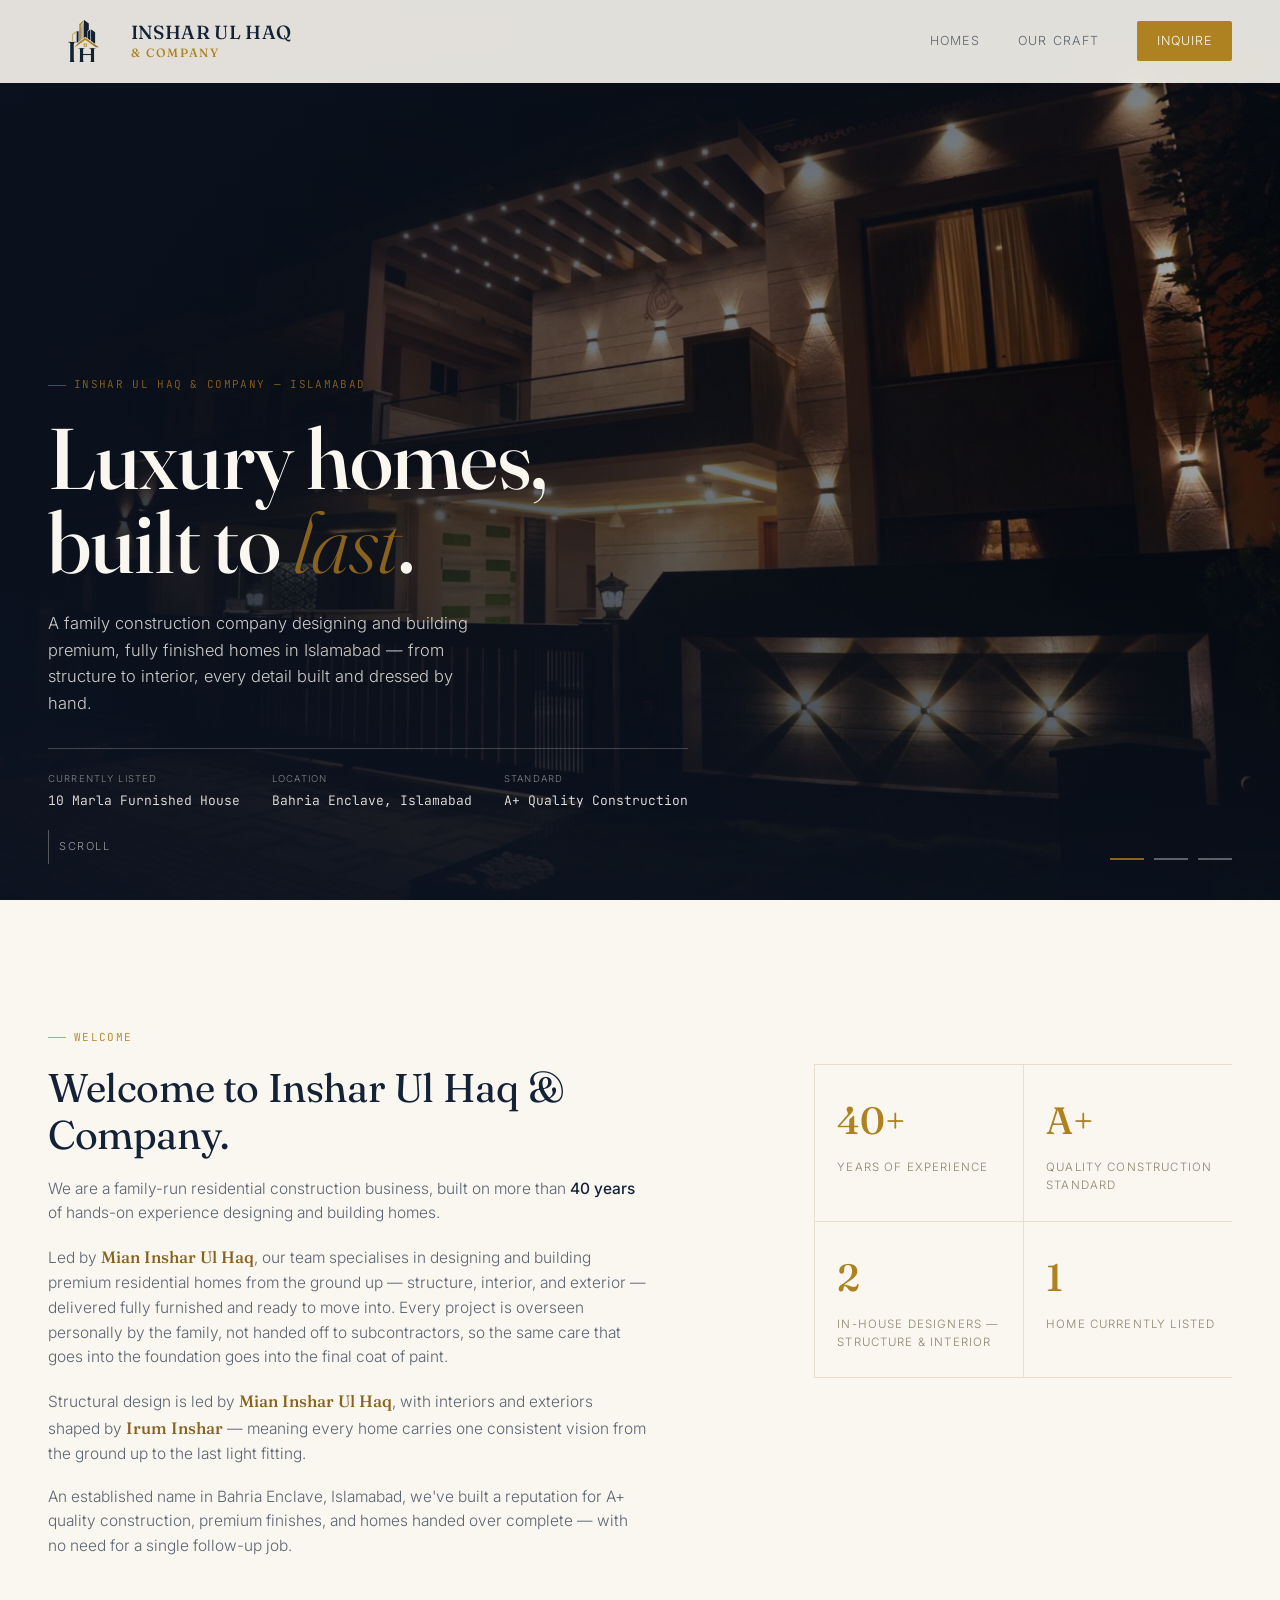
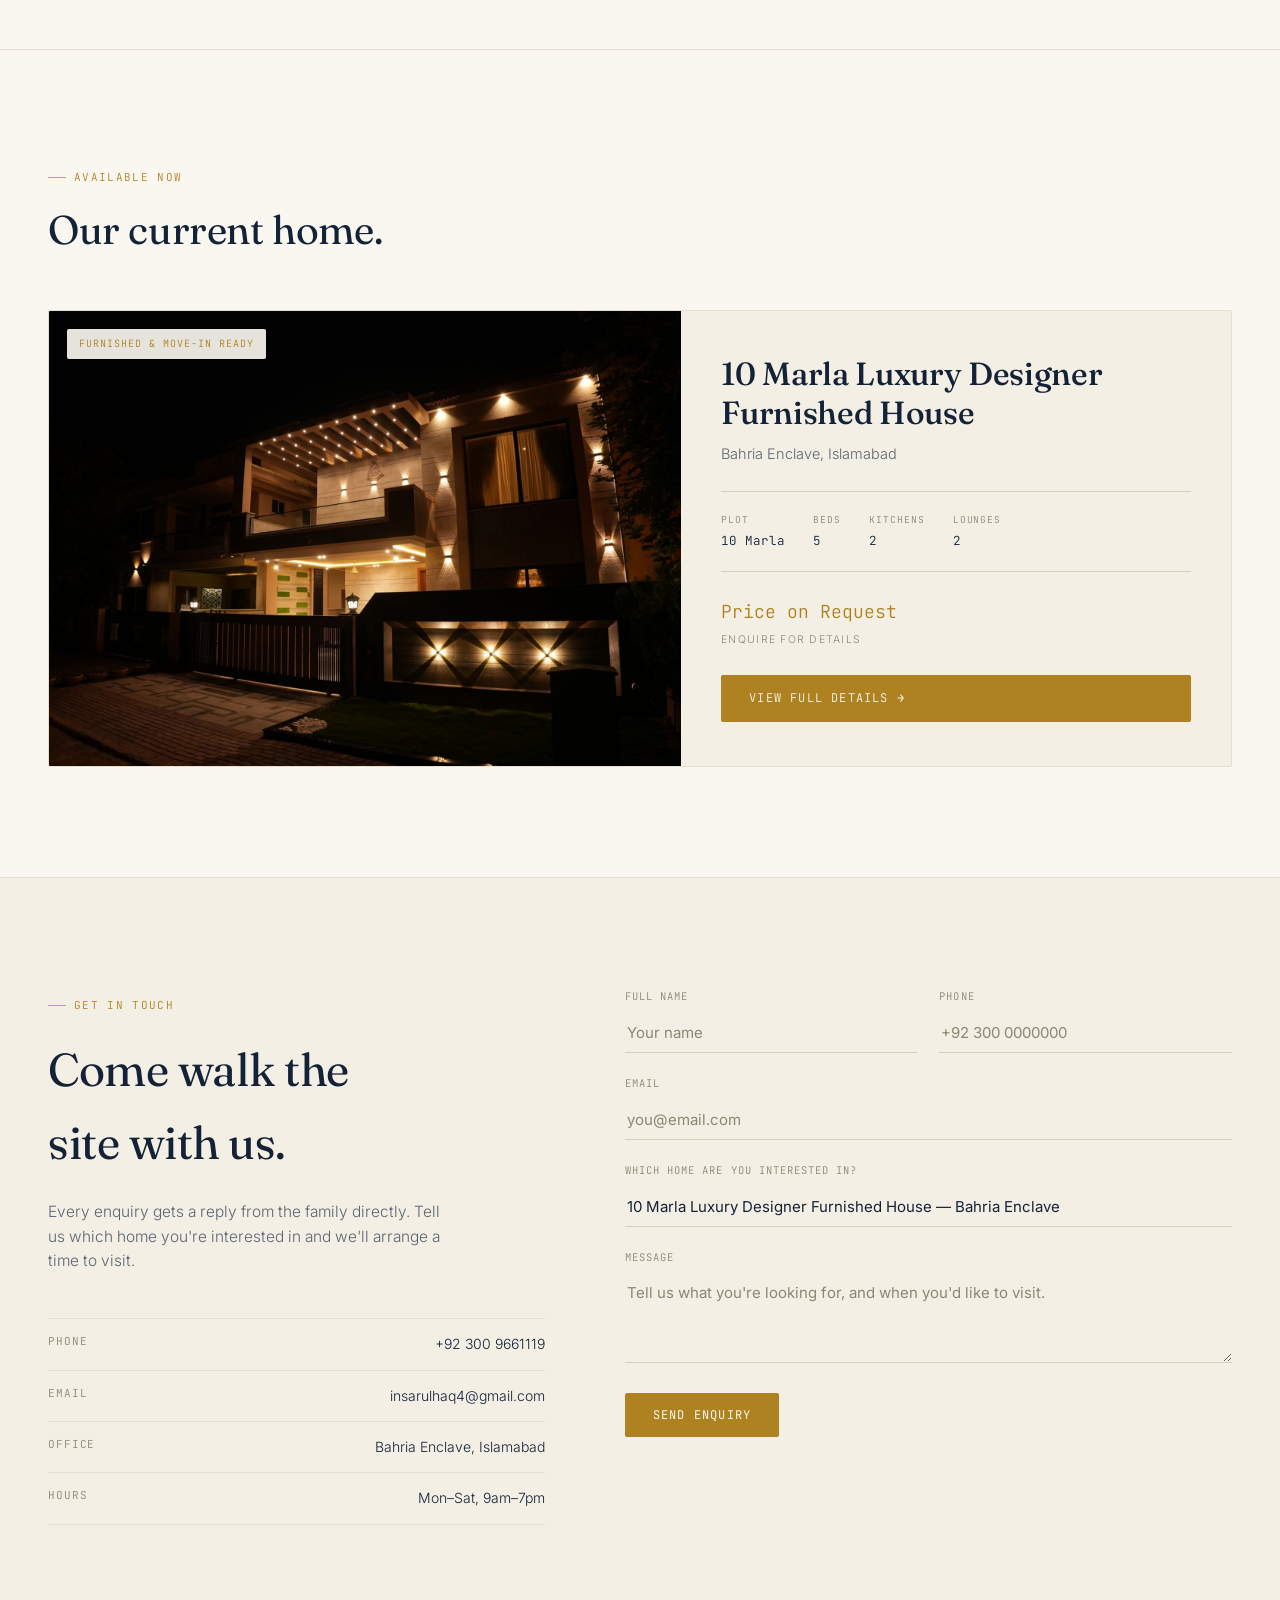
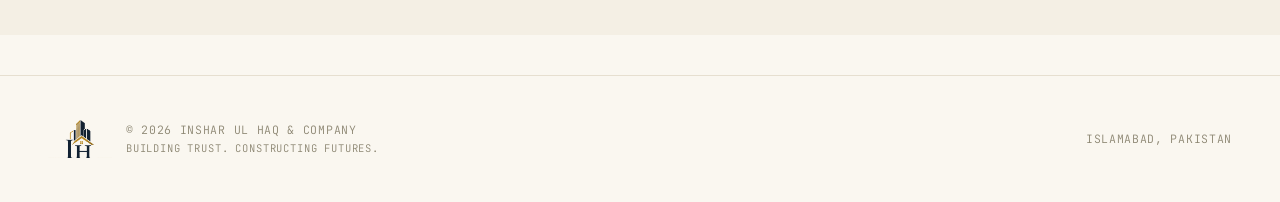
==== index.html @ 2e5233bc "Add files via upload" ====
<!DOCTYPE html>
<html lang="en">
<head>
<meta charset="UTF-8">
<meta name="viewport" content="width=device-width, initial-scale=1.0">
<title>Inshar Ul Haq &amp; Company — Luxury Homes, Islamabad</title>
<meta name="description" content="Inshar Ul Haq &amp; Company designs and builds premium luxury homes in Islamabad. A+ quality construction, fully furnished, handed over ready to live in.">
<link rel="icon" type="image/png" href="assets/logo-icon.png">
<link rel="preconnect" href="https://fonts.googleapis.com">
<link rel="preconnect" href="https://fonts.gstatic.com" crossorigin>
<link href="https://fonts.googleapis.com/css2?family=Fraunces:opsz,wght@9..144,300;9..144,400;9..144,500;9..144,600;9..144,700&family=Inter:wght@300;400;500;600&family=JetBrains+Mono:wght@400;500&display=swap" rel="stylesheet">
<link rel="stylesheet" href="assets/style.css">
<style>
  /* --- hero --- */
  .hero{
    height:100vh;min-height:640px;position:relative;
    display:flex;align-items:flex-end;
    background:var(--ink);
    overflow:hidden;
  }
  /* rotating background slides */
  .hero-bg{position:absolute;inset:0;z-index:0;}
  .hero-slide{
    position:absolute;inset:0;
    background-size:cover;background-position:center;
    opacity:0;
    transform:scale(1.06);
    transition:opacity 2s ease-in-out;
    will-change:opacity,transform;
  }
  .hero-slide.active{
    opacity:1;
    animation:kenburns 14s ease-out forwards;
  }
  @keyframes kenburns{
    from{transform:scale(1.06);}
    to{transform:scale(1.14);}
  }
  /* readability scrim over photos */
  .hero::after{
    content:'';position:absolute;inset:0;z-index:1;pointer-events:none;
    background:
      linear-gradient(90deg, rgba(12,20,34,0.82) 0%, rgba(12,20,34,0.55) 45%, rgba(12,20,34,0.18) 100%),
      linear-gradient(180deg, rgba(12,20,34,0.5) 0%, rgba(12,20,34,0.1) 40%, rgba(12,20,34,0.75) 100%);
  }
  @media (max-width:760px){
    .hero::after{
      background:linear-gradient(180deg, rgba(12,20,34,0.55) 0%, rgba(12,20,34,0.35) 40%, rgba(12,20,34,0.88) 100%);
    }
  }
  /* slide indicator dots */
  .hero-dots{
    position:absolute;bottom:40px;right:48px;z-index:3;display:flex;gap:10px;
  }
  @media (max-width:760px){.hero-dots{right:22px;bottom:26px;}}
  .hero-dots button{
    width:34px;height:2px;border:0;padding:0;cursor:pointer;
    background:rgba(250,247,240,0.35);transition:background .35s ease;
  }
  .hero-dots button.active{background:var(--brass-bright);}
  /* hero stats strip */
  .hero-stats{
    display:flex;flex-wrap:wrap;gap:12px 32px;margin-top:32px;
    padding-top:22px;border-top:1px solid rgba(250,247,240,0.22);
    max-width:640px;
  }
  .hero-stats div{
    font-family:'JetBrains Mono',monospace;font-size:13px;color:rgba(250,247,240,0.95);
  }
  .hero-stats span{
    display:block;font-family:'Inter',sans-serif;font-size:9.5px;letter-spacing:.12em;
    text-transform:uppercase;color:rgba(250,247,240,0.5);margin-bottom:5px;
  }
  .hero-inner{position:relative;z-index:2;padding-bottom:88px;width:100%;}
  .hero-eyebrow{margin-bottom:22px;}
  .hero .dim-label{color:var(--brass-bright);}
  .hero .dim-label::before{background:var(--brass-bright);}
  .hero h1{
    font-size:clamp(40px,7vw,86px);
    line-height:0.98;
    max-width:14ch;
    color:#faf7f0;
  }
  .hero h1 em{font-style:italic;color:var(--brass-bright);font-weight:300;}
  .hero-sub{margin-top:26px;max-width:44ch;color:rgba(250,247,240,0.82);font-size:16.5px;font-weight:300;}
  .scroll-cue{
    position:absolute;bottom:36px;left:48px;z-index:2;
    display:flex;align-items:center;gap:10px;color:rgba(250,247,240,0.6);
    font-size:11px;letter-spacing:.14em;text-transform:uppercase;
  }
  @media (max-width:760px){.scroll-cue{left:22px;bottom:24px;}}
  .scroll-cue .line{width:1px;height:34px;background:rgba(250,247,240,0.3);position:relative;overflow:hidden;}
  .scroll-cue .line::after{
    content:'';position:absolute;top:-100%;left:0;width:100%;height:100%;
    background:var(--brass-bright);
    animation:drip 2.2s ease-in-out infinite;
  }
  @keyframes drip{ 0%{top:-100%;} 60%{top:100%;} 100%{top:100%;} }

  /* --- intro / stats --- */
  .intro{padding:120px 0 90px;border-bottom:1px solid var(--line-soft);}
  .intro-grid{display:grid;grid-template-columns:1.25fr 0.75fr;gap:70px;align-items:start;}
  @media (max-width:900px){.intro-grid{grid-template-columns:1fr;gap:48px;} .stats{position:static;}}
  .intro h2{font-size:clamp(28px,3.4vw,40px);line-height:1.18;max-width:20ch;font-weight:400;}
  .intro p{margin-top:18px;color:var(--muted);max-width:60ch;font-size:15.5px;}
  .intro p strong{color:var(--ink);font-weight:500;}
  .intro p .name-highlight{color:var(--brass-bright);font-weight:500;font-family:'Fraunces',serif;font-size:16.5px;}
  .stats{position:sticky;top:110px;}
  .stats{display:grid;grid-template-columns:1fr 1fr;gap:0;border-top:1px solid var(--line-soft);}
  .stat{padding:26px 0 26px 22px;border-bottom:1px solid var(--line-soft);border-left:1px solid var(--line-soft);}
  .stat .num{font-family:'Fraunces',serif;font-size:38px;color:var(--brass);font-weight:500;}
  .stat .label{margin-top:6px;font-size:11.5px;letter-spacing:.1em;text-transform:uppercase;color:var(--muted-dim);}

  /* --- listing summary card --- */
  .listings{padding:110px 0;}
  .listings-head{margin-bottom:48px;}
  .listings-head h2{font-size:clamp(28px,3.4vw,40px);font-weight:400;margin-top:12px;}
  .card{
    display:grid;grid-template-columns:1.15fr 1fr;gap:0;border:1px solid var(--line-soft);
    background:var(--surface);overflow:hidden;border-radius:2px;
  }
  @media (max-width:900px){.card{grid-template-columns:1fr;}}
  .card-media{position:relative;min-height:420px;}
  .card-media img{width:100%;height:100%;min-height:0;object-fit:cover;display:block;position:absolute;inset:0;}
  .card-badge{
    position:absolute;top:18px;left:18px;z-index:2;
    background:rgba(250,247,240,0.92);color:var(--brass);
    font-family:'JetBrains Mono',monospace;font-size:10px;letter-spacing:.1em;text-transform:uppercase;
    padding:7px 12px;border-radius:2px;
  }
  .card-body{padding:44px 40px;display:flex;flex-direction:column;justify-content:center;}
  @media (max-width:560px){.card-body{padding:32px 24px;}}
  .card-body h3{font-size:clamp(24px,2.6vw,32px);line-height:1.2;}
  .card-loc{margin-top:10px;color:var(--muted);font-size:14.5px;}
  .card-specs{
    display:flex;flex-wrap:wrap;gap:10px 28px;margin:26px 0;
    padding:20px 0;border-top:1px solid var(--line);border-bottom:1px solid var(--line);
  }
  .card-specs div{font-family:'JetBrains Mono',monospace;font-size:12.5px;color:var(--ink);}
  .card-specs span{display:block;font-size:9.5px;letter-spacing:.1em;text-transform:uppercase;color:var(--muted-dim);margin-bottom:4px;}
  .card-price{font-family:'JetBrains Mono',monospace;font-size:18px;color:var(--brass);margin-bottom:26px;}
  .card-price small{display:block;font-family:'Inter',sans-serif;font-size:10.5px;letter-spacing:.12em;text-transform:uppercase;color:var(--muted-dim);margin-top:5px;}

  /* reveal on scroll */
  .reveal{opacity:0;transform:translateY(22px);transition:opacity .8s ease, transform .8s ease;}
  .reveal.in{opacity:1;transform:none;}
  @media (prefers-reduced-motion: reduce){
    .reveal{opacity:1;transform:none;}
    .hero-slide.active{animation:none;}
  }
</style>
</head>
<body>

<header id="siteHeader">
  <div class="wrap">
    <a href="index.html" class="logo">
      <img src="assets/logo-icon.png" alt="Inshar Ul Haq &amp; Company">
      <div class="logo-text">INSHAR UL HAQ <span class="amp">&amp; Company</span></div>
    </a>
    <nav class="links" id="navLinks">
      <a href="#homes">Homes</a>
      <a href="#about">Our Craft</a>
      <a href="#contact" class="cta">Inquire</a>
    </nav>
    <button class="nav-toggle" id="navToggle" aria-label="Menu" aria-expanded="false">☰</button>
  </div>
</header>

<section class="hero">
  <!-- Rotating hero photos. To add a home later, just add another .hero-slide div with its photo. -->
  <div class="hero-bg" id="heroBg">
    <div class="hero-slide active" style="background-image:url('assets/photos/01-exterior-night.jpg')"></div>
    <div class="hero-slide" style="background-image:url('assets/photos/05-drawing-room.jpg')"></div>
    <div class="hero-slide" style="background-image:url('assets/photos/28-courtyard-waterfall.jpg')"></div>
  </div>

  <div class="wrap hero-inner">
    <div class="hero-eyebrow dim-label">Inshar Ul Haq &amp; Company — Islamabad</div>
    <h1>Luxury homes,<br>built to <em>last</em>.</h1>
    <p class="hero-sub">A family construction company designing and building premium, fully finished homes in Islamabad — from structure to interior, every detail built and dressed by hand.</p>
    <div class="hero-stats">
      <div><span>Currently Listed</span>10 Marla Furnished House</div>
      <div><span>Location</span>Bahria Enclave, Islamabad</div>
      <div><span>Standard</span>A+ Quality Construction</div>
    </div>
  </div>

  <div class="hero-dots" id="heroDots">
    <button class="active" data-slide="0" aria-label="Photo 1"></button>
    <button data-slide="1" aria-label="Photo 2"></button>
    <button data-slide="2" aria-label="Photo 3"></button>
  </div>

  <div class="scroll-cue"><div class="line"></div>Scroll</div>
</section>

<section class="intro" id="about">
  <div class="wrap">
    <div class="dim-label reveal" style="margin-bottom:18px;">Welcome</div>
    <div class="intro-grid reveal">
      <div>
        <h2>Welcome to Inshar Ul Haq &amp; Company.</h2>
        <p>We are a family-run residential construction business, built on more than <strong>40 years</strong> of hands-on experience designing and building homes.</p>
        <p>Led by <span class="name-highlight">Mian Inshar Ul Haq</span>, our team specialises in designing and building premium residential homes from the ground up — structure, interior, and exterior — delivered fully furnished and ready to move into. Every project is overseen personally by the family, not handed off to subcontractors, so the same care that goes into the foundation goes into the final coat of paint.</p>
        <p>Structural design is led by <span class="name-highlight">Mian Inshar Ul Haq</span>, with interiors and exteriors shaped by <span class="name-highlight">Irum Inshar</span> — meaning every home carries one consistent vision from the ground up to the last light fitting.</p>
        <p>An established name in Bahria Enclave, Islamabad, we've built a reputation for A+ quality construction, premium finishes, and homes handed over complete — with no need for a single follow-up job.</p>
      </div>
      <div class="stats">
        <div class="stat"><div class="num">40+</div><div class="label">Years of Experience</div></div>
        <div class="stat"><div class="num">A+</div><div class="label">Quality Construction Standard</div></div>
        <div class="stat"><div class="num">2</div><div class="label">In-House Designers — Structure &amp; Interior</div></div>
        <div class="stat"><div class="num">1</div><div class="label">Home Currently Listed</div></div>
      </div>
    </div>
  </div>
</section>

<section class="listings" id="homes">
  <div class="wrap">
    <div class="listings-head reveal">
      <div class="dim-label">Available Now</div>
      <h2>Our current home.</h2>
    </div>

    <a class="card reveal" href="house-bahria-enclave.html">
      <div class="card-media">
        <div class="card-badge">Furnished &amp; Move-in Ready</div>
        <img src="assets/photos/01-exterior-night.jpg" alt="">
      </div>
      <div class="card-body">
        <h3>10 Marla Luxury Designer Furnished House</h3>
        <div class="card-loc">Bahria Enclave, Islamabad</div>
        <div class="card-specs">
          <div><span>Plot</span>10 Marla</div>
          <div><span>Beds</span>5</div>
          <div><span>Kitchens</span>2</div>
          <div><span>Lounges</span>2</div>
        </div>
        <div class="card-price">Price on Request<small>Enquire for details</small></div>
        <span class="btn">View Full Details →</span>
      </div>
    </a>
  </div>
</section>

<section class="contact" id="contact">
  <div class="wrap contact-grid reveal">
    <div>
      <div class="dim-label" style="margin-bottom:18px;">Get In Touch</div>
      <h2>Come walk the site with us.</h2>
      <p class="lede">Every enquiry gets a reply from the family directly. Tell us which home you're interested in and we'll arrange a time to visit.</p>

      <div class="contact-info">
        <div class="row"><span class="k">Phone</span><span>+92 300 9661119</span></div>
        <div class="row"><span class="k">Email</span><span>insarulhaq4@gmail.com</span></div>
        <div class="row"><span class="k">Office</span><span>Bahria Enclave, Islamabad</span></div>
        <div class="row"><span class="k">Hours</span><span>Mon–Sat, 9am–7pm</span></div>
      </div>
    </div>

    <form id="enquiryForm" action="https://formspree.io/f/mkodobkw" method="POST">
      <div class="field-row">
        <div>
          <label for="name">Full Name</label>
          <input id="name" name="name" type="text" placeholder="Your name" required>
        </div>
        <div>
          <label for="phone">Phone</label>
          <input id="phone" name="phone" type="tel" placeholder="+92 300 0000000">
        </div>
      </div>
      <div>
        <label for="email">Email</label>
        <input id="email" name="email" type="email" placeholder="you@email.com" required>
      </div>
      <div>
        <label for="property">Which home are you interested in?</label>
        <select id="property" name="property">
          <option>10 Marla Luxury Designer Furnished House — Bahria Enclave</option>
          <option>General enquiry</option>
        </select>
      </div>
      <div>
        <label for="message">Message</label>
        <textarea id="message" name="message" placeholder="Tell us what you're looking for, and when you'd like to visit."></textarea>
      </div>
      <input type="hidden" name="_subject" value="New enquiry from Inshar Ul Haq website">
      <p class="form-status" id="formStatus" hidden></p>
      <button class="btn" type="submit" style="align-self:flex-start;">Send Enquiry</button>
    </form>
  </div>
</section>

<footer>
  <div class="wrap">
    <div class="foot-brand">
      <img src="assets/logo-icon.png" alt="">
      <div>
        <div class="fmono">© 2026 INSHAR UL HAQ &amp; COMPANY</div>
        <div class="tagline">Building Trust. Constructing Futures.</div>
      </div>
    </div>
    <div class="fmono">ISLAMABAD, PAKISTAN</div>
  </div>
</footer>

<script>
  const header = document.getElementById('siteHeader');
  window.addEventListener('scroll', () => {
    header.classList.toggle('scrolled', window.scrollY > 40);
  });

  // --- Mobile menu toggle ---
  const navToggle = document.getElementById('navToggle');
  const navLinks = document.getElementById('navLinks');
  if(navToggle && navLinks){
    function closeMenu(){
      navLinks.classList.remove('open');
      navToggle.textContent = '\u2630';
      navToggle.setAttribute('aria-expanded', 'false');
      document.body.style.overflow = '';
    }
    navToggle.addEventListener('click', () => {
      const isOpen = navLinks.classList.toggle('open');
      navToggle.textContent = isOpen ? '\u2715' : '\u2630';
      navToggle.setAttribute('aria-expanded', isOpen ? 'true' : 'false');
      document.body.style.overflow = isOpen ? 'hidden' : '';
    });
    navLinks.querySelectorAll('a').forEach(a => a.addEventListener('click', closeMenu));
  }

  // --- Rotating hero ---
  const slides = document.querySelectorAll('.hero-slide');
  const dots = document.querySelectorAll('#heroDots button');
  let current = 0, timer;
  const reduced = window.matchMedia('(prefers-reduced-motion: reduce)').matches;

  function goTo(i){
    current = (i + slides.length) % slides.length;
    slides.forEach((s, n) => s.classList.toggle('active', n === current));
    dots.forEach((d, n) => d.classList.toggle('active', n === current));
  }
  function start(){
    if(reduced || slides.length < 2) return;
    clearInterval(timer);
    timer = setInterval(() => goTo(current + 1), 7000);
  }
  dots.forEach(dot => {
    dot.addEventListener('click', () => { goTo(parseInt(dot.dataset.slide, 10)); start(); });
  });
  start();
  // pause rotation when tab is hidden
  document.addEventListener('visibilitychange', () => {
    if(document.hidden) clearInterval(timer); else start();
  });

  // --- Reveal on scroll ---
  const io = new IntersectionObserver((entries) => {
    entries.forEach(e => { if(e.isIntersecting){ e.target.classList.add('in'); io.unobserve(e.target); } });
  }, { threshold: 0.12 });
  document.querySelectorAll('.reveal').forEach(el => io.observe(el));

  // --- Enquiry form (Formspree AJAX) ---
  const form = document.getElementById('enquiryForm');
  const status = document.getElementById('formStatus');
  if(form){
    form.addEventListener('submit', async (e) => {
      e.preventDefault();
      const btn = form.querySelector('button[type="submit"]');
      const original = btn.textContent;
      btn.textContent = 'Sending…';
      btn.disabled = true;
      status.hidden = true;
      try{
        const res = await fetch(form.action, {
          method: 'POST',
          body: new FormData(form),
          headers: { 'Accept': 'application/json' }
        });
        if(res.ok){
          form.reset();
          status.textContent = 'Thank you — your enquiry has been sent. We will be in touch soon.';
          status.className = 'form-status ok';
        } else {
          status.textContent = 'Something went wrong. Please email us directly at insarulhaq4@gmail.com.';
          status.className = 'form-status err';
        }
      } catch(err){
        status.textContent = 'Something went wrong. Please email us directly at insarulhaq4@gmail.com.';
        status.className = 'form-status err';
      } finally {
        status.hidden = false;
        btn.textContent = original;
        btn.disabled = false;
      }
    });
  }
</script>

</body>
</html>
---- assets/style.css ----
:root{
  --bg:#faf7f0;
  --surface:#f4efe4;
  --surface-2:#ece5d6;
  --line:#d8cfbb;
  --line-soft:#e6dfd0;
  --ink:#142238;
  --muted:#5a6472;
  --muted-dim:#8c8672;
  --brass:#af8221;
  --brass-bright:#8a6220;
  --max:1280px;
}
*{margin:0;padding:0;box-sizing:border-box;}
html{scroll-behavior:smooth;}
body{
  background:var(--bg);
  color:var(--ink);
  font-family:'Inter',sans-serif;
  font-weight:300;
  line-height:1.6;
  overflow-x:hidden;
}
@media (prefers-reduced-motion: reduce){
  html{scroll-behavior:auto;}
  *{animation-duration:0.01ms !important; transition-duration:0.01ms !important;}
}

h1,h2,h3,h4{font-family:'Fraunces',serif;font-weight:500;letter-spacing:-0.01em;}
a{color:inherit;text-decoration:none;}
.mono{font-family:'JetBrains Mono',monospace;}
.wrap{max-width:var(--max);margin:0 auto;padding:0 48px;}
@media (max-width:760px){.wrap{padding:0 22px;}}

::selection{background:var(--brass);color:#faf7f0;}
:focus-visible{outline:2px solid var(--brass);outline-offset:3px;}

/* --- blueprint annotation signature --- */
.dim-label{
  font-family:'JetBrains Mono',monospace;
  font-size:11px;
  letter-spacing:0.12em;
  text-transform:uppercase;
  color:var(--brass);
  display:inline-flex;
  align-items:center;
  gap:8px;
}
.dim-label::before{content:'';width:18px;height:1px;background:var(--brass);opacity:.7;}

/* --- nav --- */
header{
  position:fixed;top:0;left:0;right:0;z-index:100;
  padding:20px 0;
  transition:background .4s ease, border-color .4s ease, padding .4s ease;
  border-bottom:1px solid transparent;
  background:rgba(250,247,240,0.9);
  backdrop-filter:blur(10px);
}
header.scrolled{
  border-bottom:1px solid var(--line-soft);
  padding:12px 0;
}
header .wrap{display:flex;align-items:center;justify-content:space-between;}
.logo{font-family:'Fraunces',serif;font-size:19px;letter-spacing:0.02em;font-weight:500;display:flex;align-items:center;gap:12px;}
.logo img{height:42px;width:auto;display:block;}
.logo-text{display:flex;flex-direction:column;line-height:1.15;}
.logo-text .amp{color:var(--brass);font-size:12px;letter-spacing:.14em;text-transform:uppercase;margin-top:2px;}
nav.links{display:flex;gap:38px;align-items:center;}
nav.links a{
  font-size:12.5px;letter-spacing:0.1em;text-transform:uppercase;color:var(--muted);
  transition:color .25s ease;
}
nav.links a:hover{color:var(--ink);}
nav.links a.cta{
  color:#faf7f0;background:var(--brass);padding:10px 20px;border-radius:2px;
  letter-spacing:0.08em;
}
nav.links a.cta:hover{background:var(--brass-bright);}
.nav-toggle{display:none;background:none;border:0;color:var(--ink);font-size:24px;cursor:pointer;line-height:1;z-index:120;}
@media (max-width:820px){
  .nav-toggle{display:block;}
  nav.links{
    position:fixed;top:0;right:0;bottom:0;left:0;
    background:rgba(250,247,240,0.98);
    backdrop-filter:blur(8px);
    flex-direction:column;
    justify-content:center;
    align-items:center;
    gap:36px;
    transform:translateX(100%);
    transition:transform .35s ease;
    z-index:110;
    display:flex;
  }
  nav.links.open{transform:translateX(0);}
  nav.links a{font-size:20px;letter-spacing:.06em;}
  nav.links a.cta{padding:14px 32px;font-size:16px;}
}

/* --- footer --- */
footer{padding:44px 0;border-top:1px solid var(--line-soft);margin-top:40px;}
footer .wrap{display:flex;justify-content:space-between;align-items:center;flex-wrap:wrap;gap:16px;}
footer .foot-brand{display:flex;align-items:center;gap:14px;}
footer .foot-brand img{height:38px;width:auto;}
footer .foot-brand .tagline{font-family:'JetBrains Mono',monospace;font-size:10.5px;letter-spacing:.08em;text-transform:uppercase;color:var(--muted-dim);}
footer .fmono{font-family:'JetBrains Mono',monospace;font-size:11.5px;color:var(--muted-dim);letter-spacing:.06em;}

/* --- shared spec sheet --- */
.spec-sheet{border-top:1px solid var(--line-soft);}
.spec-row{
  display:flex;justify-content:space-between;padding:16px 0;border-bottom:1px solid var(--line-soft);
  font-family:'JetBrains Mono',monospace;font-size:13.5px;gap:20px;
}
.spec-row .k{color:var(--muted-dim);letter-spacing:.08em;text-transform:uppercase;font-size:11px;}
.spec-row .v{color:var(--ink);text-align:right;}

/* --- shared lists --- */
.check-list{display:grid;grid-template-columns:1fr 1fr;gap:9px 20px;list-style:none;}
@media (max-width:560px){.check-list{grid-template-columns:1fr;}}
.check-list li{
  font-size:14px;color:var(--muted);position:relative;padding-left:20px;
}
.check-list li::before{
  content:'';position:absolute;left:0;top:7px;width:8px;height:8px;
  border-left:1px solid var(--brass);border-bottom:1px solid var(--brass);
  transform:rotate(-45deg);
}
.amenity-list{list-style:none;}
.amenity-list li{
  font-size:14.5px;color:var(--muted);padding:9px 0;border-bottom:1px solid var(--line-soft);
  display:flex;gap:10px;
}
.amenity-list li::before{content:'—';color:var(--brass);}
.amenity-list li:first-child{border-top:1px solid var(--line-soft);}

.section-title{
  font-family:'JetBrains Mono',monospace;font-size:11.5px;letter-spacing:.1em;text-transform:uppercase;
  color:var(--ink);margin:32px 0 14px;padding-top:22px;border-top:1px solid var(--line-soft);
}

/* --- buttons --- */
.btn{
  display:inline-flex;align-items:center;gap:10px;
  font-family:'JetBrains Mono',monospace;font-size:12px;letter-spacing:.1em;text-transform:uppercase;
  background:var(--brass);color:#faf7f0;padding:14px 28px;border-radius:2px;border:0;cursor:pointer;
  transition:background .25s ease, transform .25s ease;
}
.btn:hover{background:var(--brass-bright);transform:translateY(-1px);}
.btn-ghost{
  background:transparent;color:var(--brass);border:1px solid var(--brass);
}
.btn-ghost:hover{background:var(--brass);color:#faf7f0;}
.inquire-link{
  display:inline-flex;align-items:center;gap:10px;margin-top:28px;
  font-family:'JetBrains Mono',monospace;font-size:12px;letter-spacing:.1em;text-transform:uppercase;
  color:var(--brass);border-bottom:1px solid var(--brass);padding-bottom:4px;
}
.inquire-link:hover{color:var(--ink);border-color:var(--ink);}

/* --- forms --- */
form{display:flex;flex-direction:column;gap:22px;}
.field-row{display:grid;grid-template-columns:1fr 1fr;gap:22px;}
@media (max-width:560px){.field-row{grid-template-columns:1fr;}}
label{
  font-family:'JetBrains Mono',monospace;font-size:10.5px;letter-spacing:.1em;text-transform:uppercase;
  color:var(--muted-dim);display:block;margin-bottom:8px;
}
input,select,textarea{
  width:100%;background:transparent;border:0;border-bottom:1px solid var(--line);
  color:var(--ink);font-family:'Inter',sans-serif;font-size:15px;padding:10px 2px;
  transition:border-color .25s ease;
}
input::placeholder,textarea::placeholder{color:var(--muted-dim);}
input:focus,select:focus,textarea:focus{outline:none;border-color:var(--brass);}
select{appearance:none;background:transparent;cursor:pointer;}
select option{background:var(--surface-2);color:var(--ink);}
textarea{resize:vertical;min-height:90px;}
.form-note{font-size:12px;color:var(--muted-dim);margin-top:-6px;}
.form-status{font-size:14px;padding:12px 16px;border-radius:2px;margin:0;}
.form-status.ok{background:rgba(175,130,33,0.12);color:var(--brass-bright);border:1px solid rgba(175,130,33,0.3);}
.form-status.err{background:rgba(180,60,50,0.1);color:#a33;border:1px solid rgba(180,60,50,0.3);}

/* --- contact --- */
.contact{padding:110px 0;border-top:1px solid var(--line-soft);background:var(--surface);}
.contact-grid{display:grid;grid-template-columns:0.9fr 1.1fr;gap:80px;}
@media (max-width:900px){.contact-grid{grid-template-columns:1fr;gap:48px;}}
.contact h2{font-size:clamp(30px,4vw,46px);font-weight:400;max-width:12ch;}
.contact p.lede{margin-top:20px;color:var(--muted);max-width:40ch;font-size:15.5px;}
.contact-info{margin-top:44px;}
.contact-info .row{
  display:flex;justify-content:space-between;padding:14px 0;border-top:1px solid var(--line-soft);
  font-size:14px;gap:16px;
}
.contact-info .row:last-child{border-bottom:1px solid var(--line-soft);}
.contact-info .row .k{color:var(--muted-dim);font-family:'JetBrains Mono',monospace;font-size:11px;letter-spacing:.08em;text-transform:uppercase;}

/* --- video reel (shared) --- */
.film-block{margin-top:64px;text-align:center;}
.film-label{margin-bottom:18px;}
.reel-stage{max-width:500px;margin:0 auto;}
@media (max-width:560px){.reel-stage{max-width:100%;}}
.reel{
  position:relative;aspect-ratio:9/16;width:100%;border-radius:3px;overflow:hidden;
  background:#000;border:1px solid var(--line-soft);display:none;
}
.reel.active{display:block;}
.reel img{width:100%;height:100%;object-fit:cover;opacity:.9;position:absolute;inset:0;}
.reel video{width:100%;height:100%;object-fit:cover;display:none;position:relative;}
.play-btn{
  position:absolute;top:50%;left:50%;transform:translate(-50%,-50%);
  width:66px;height:66px;border-radius:50%;
  background:rgba(20,34,56,0.55);border:1px solid rgba(250,247,240,0.6);
  display:flex;align-items:center;justify-content:center;cursor:pointer;
  backdrop-filter:blur(4px);z-index:3;
  transition:transform .3s ease, background .3s ease, border-color .3s ease;
}
.play-btn:hover{transform:translate(-50%,-50%) scale(1.08);background:var(--brass);border-color:var(--brass);}
.play-btn svg{width:18px;height:18px;fill:#faf7f0;margin-left:3px;}
.reel-tabs{display:flex;gap:10px;justify-content:center;margin-top:18px;flex-wrap:wrap;}
.reel-tab{
  font-family:'JetBrains Mono',monospace;font-size:11px;letter-spacing:.08em;text-transform:uppercase;
  color:var(--muted-dim);background:transparent;border:1px solid var(--line);padding:9px 18px;cursor:pointer;
  transition:color .2s ease, border-color .2s ease;
}
.reel-tab.active{color:var(--brass);border-color:var(--brass);}
.reel-tab:hover{color:var(--ink);}
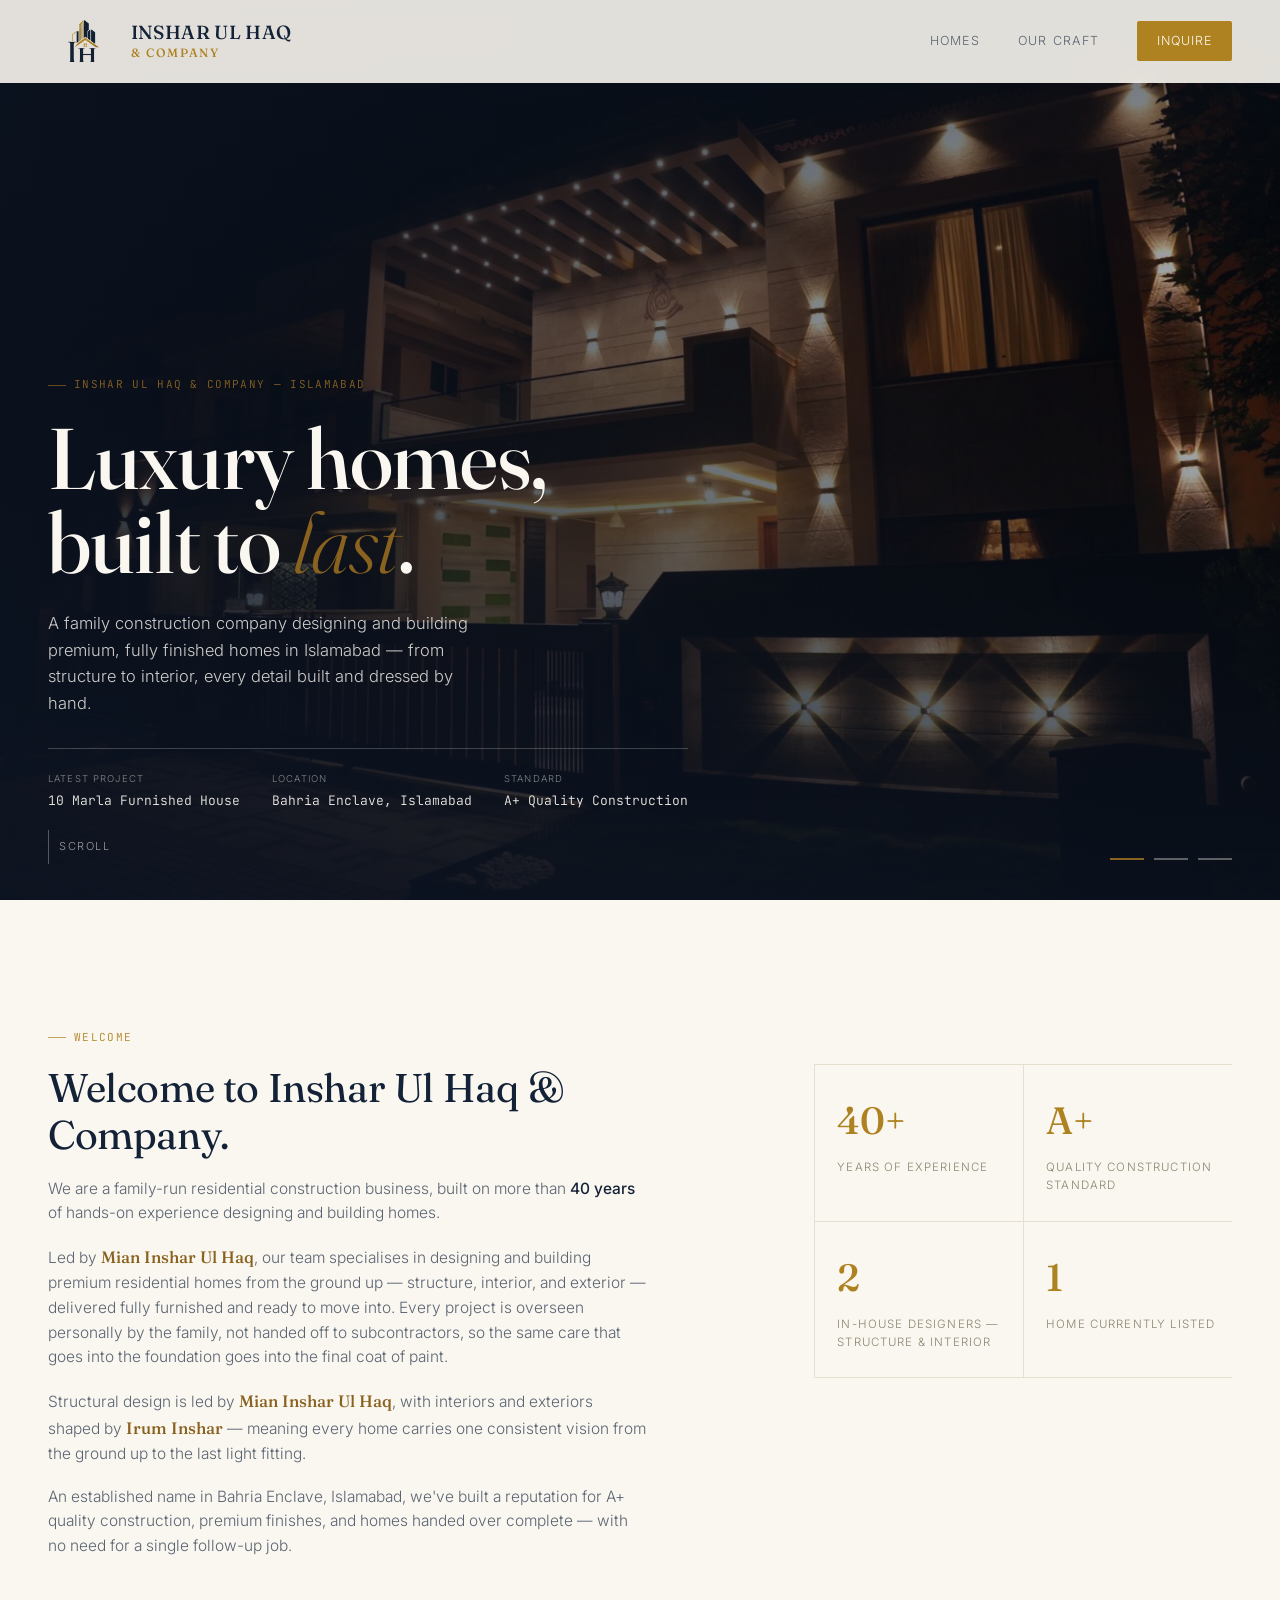
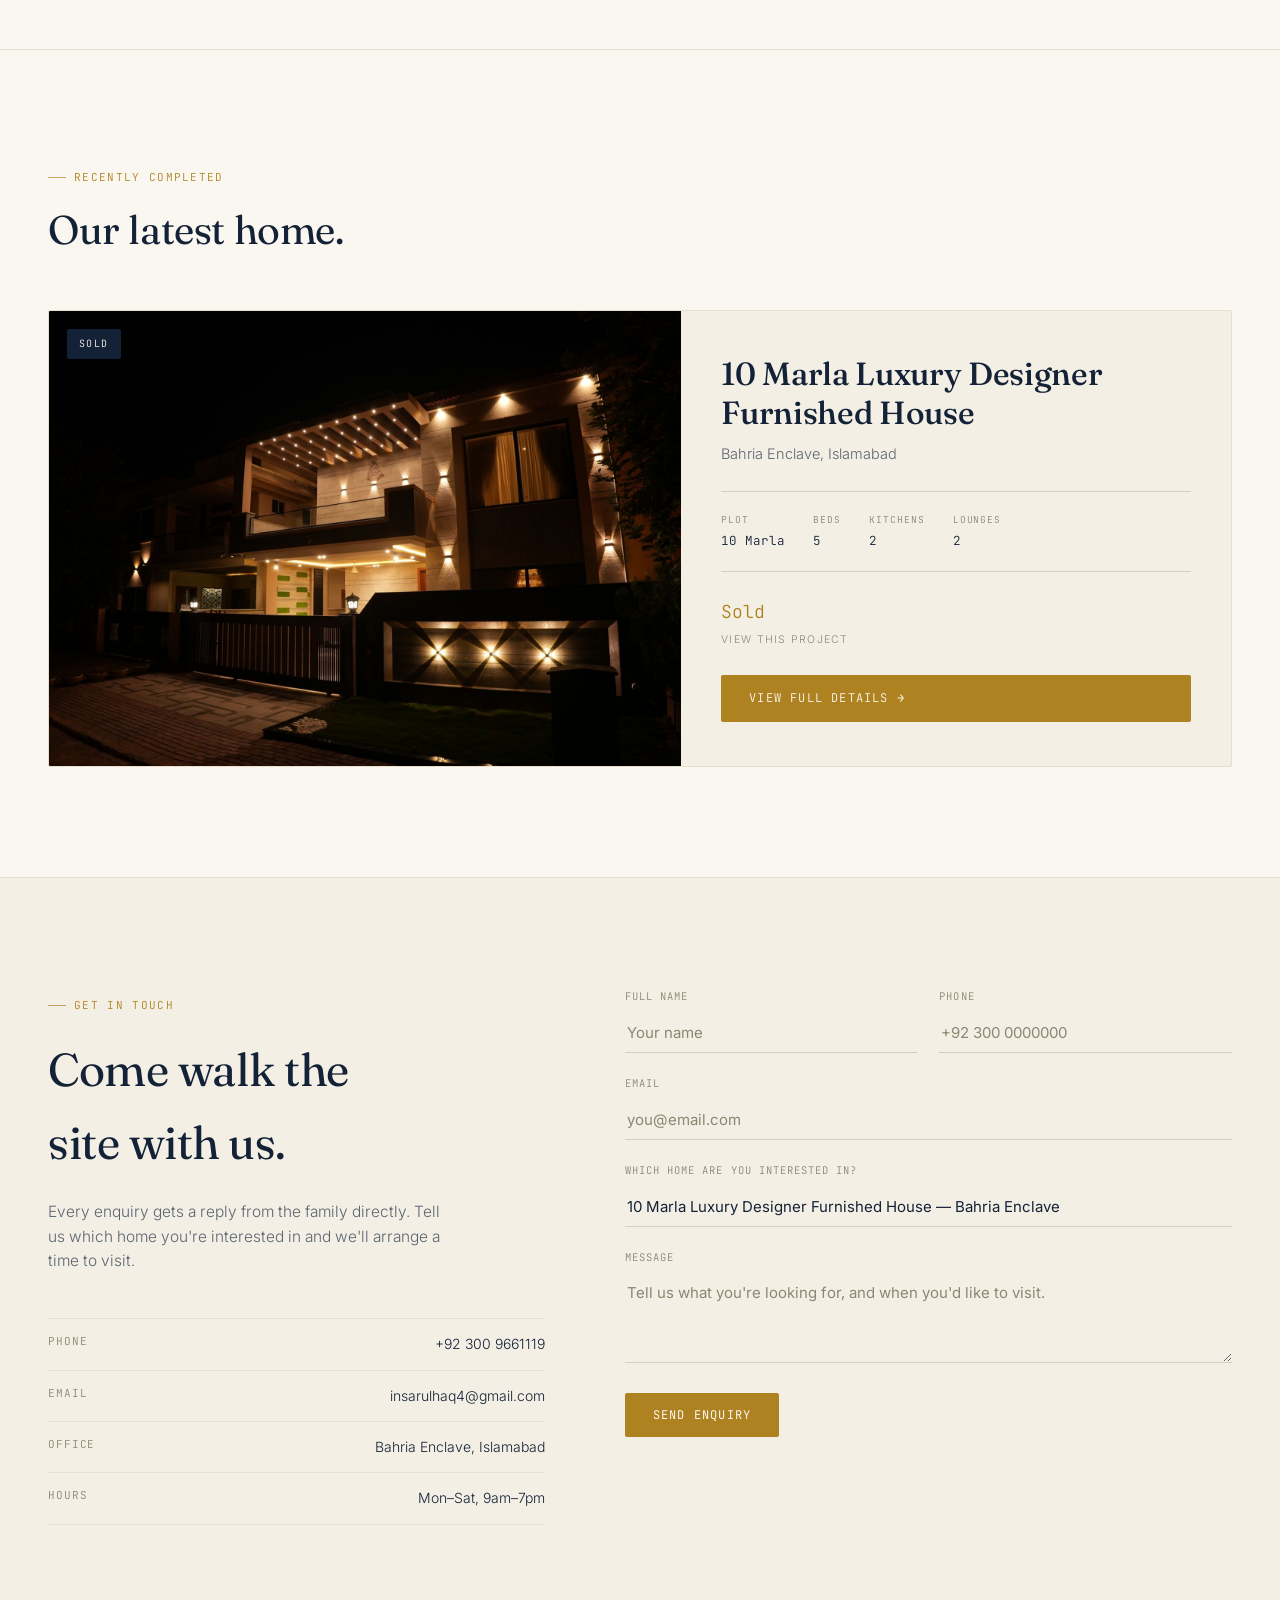
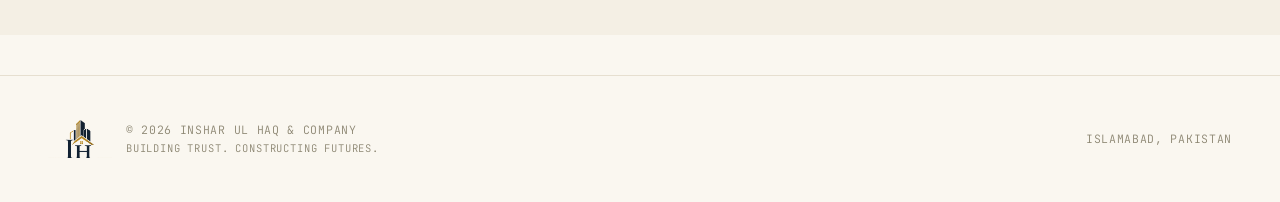
==== commit 61b3a770: "Add files via upload" ====
--- a/index.html
+++ b/index.html
@@ -45,8 +45,9 @@
   }
   @media (max-width:760px){
     .hero::after{
-      background:linear-gradient(180deg, rgba(12,20,34,0.55) 0%, rgba(12,20,34,0.35) 40%, rgba(12,20,34,0.88) 100%);
+      background:linear-gradient(180deg, rgba(12,20,34,0.6) 0%, rgba(12,20,34,0.62) 45%, rgba(12,20,34,0.78) 70%, rgba(12,20,34,0.92) 100%);
     }
+    .hero h1, .hero-sub, .hero .dim-label{text-shadow:0 1px 12px rgba(12,20,34,0.55);}
   }
   /* slide indicator dots */
   .hero-dots{
@@ -128,6 +129,7 @@
     font-family:'JetBrains Mono',monospace;font-size:10px;letter-spacing:.1em;text-transform:uppercase;
     padding:7px 12px;border-radius:2px;
   }
+  .card-badge-sold{background:var(--ink);color:#faf7f0;letter-spacing:.14em;}
   .card-body{padding:44px 40px;display:flex;flex-direction:column;justify-content:center;}
   @media (max-width:560px){.card-body{padding:32px 24px;}}
   .card-body h3{font-size:clamp(24px,2.6vw,32px);line-height:1.2;}
@@ -180,7 +182,7 @@
     <h1>Luxury homes,<br>built to <em>last</em>.</h1>
     <p class="hero-sub">A family construction company designing and building premium, fully finished homes in Islamabad — from structure to interior, every detail built and dressed by hand.</p>
     <div class="hero-stats">
-      <div><span>Currently Listed</span>10 Marla Furnished House</div>
+      <div><span>Latest Project</span>10 Marla Furnished House</div>
       <div><span>Location</span>Bahria Enclave, Islamabad</div>
       <div><span>Standard</span>A+ Quality Construction</div>
     </div>
@@ -219,13 +221,13 @@
 <section class="listings" id="homes">
   <div class="wrap">
     <div class="listings-head reveal">
-      <div class="dim-label">Available Now</div>
-      <h2>Our current home.</h2>
+      <div class="dim-label">Recently Completed</div>
+      <h2>Our latest home.</h2>
     </div>
 
     <a class="card reveal" href="house-bahria-enclave.html">
       <div class="card-media">
-        <div class="card-badge">Furnished &amp; Move-in Ready</div>
+        <div class="card-badge card-badge-sold">Sold</div>
         <img src="assets/photos/01-exterior-night.jpg" alt="">
       </div>
       <div class="card-body">
@@ -237,7 +239,7 @@
           <div><span>Kitchens</span>2</div>
           <div><span>Lounges</span>2</div>
         </div>
-        <div class="card-price">Price on Request<small>Enquire for details</small></div>
+        <div class="card-price">Sold<small>View this project</small></div>
         <span class="btn">View Full Details →</span>
       </div>
     </a>
